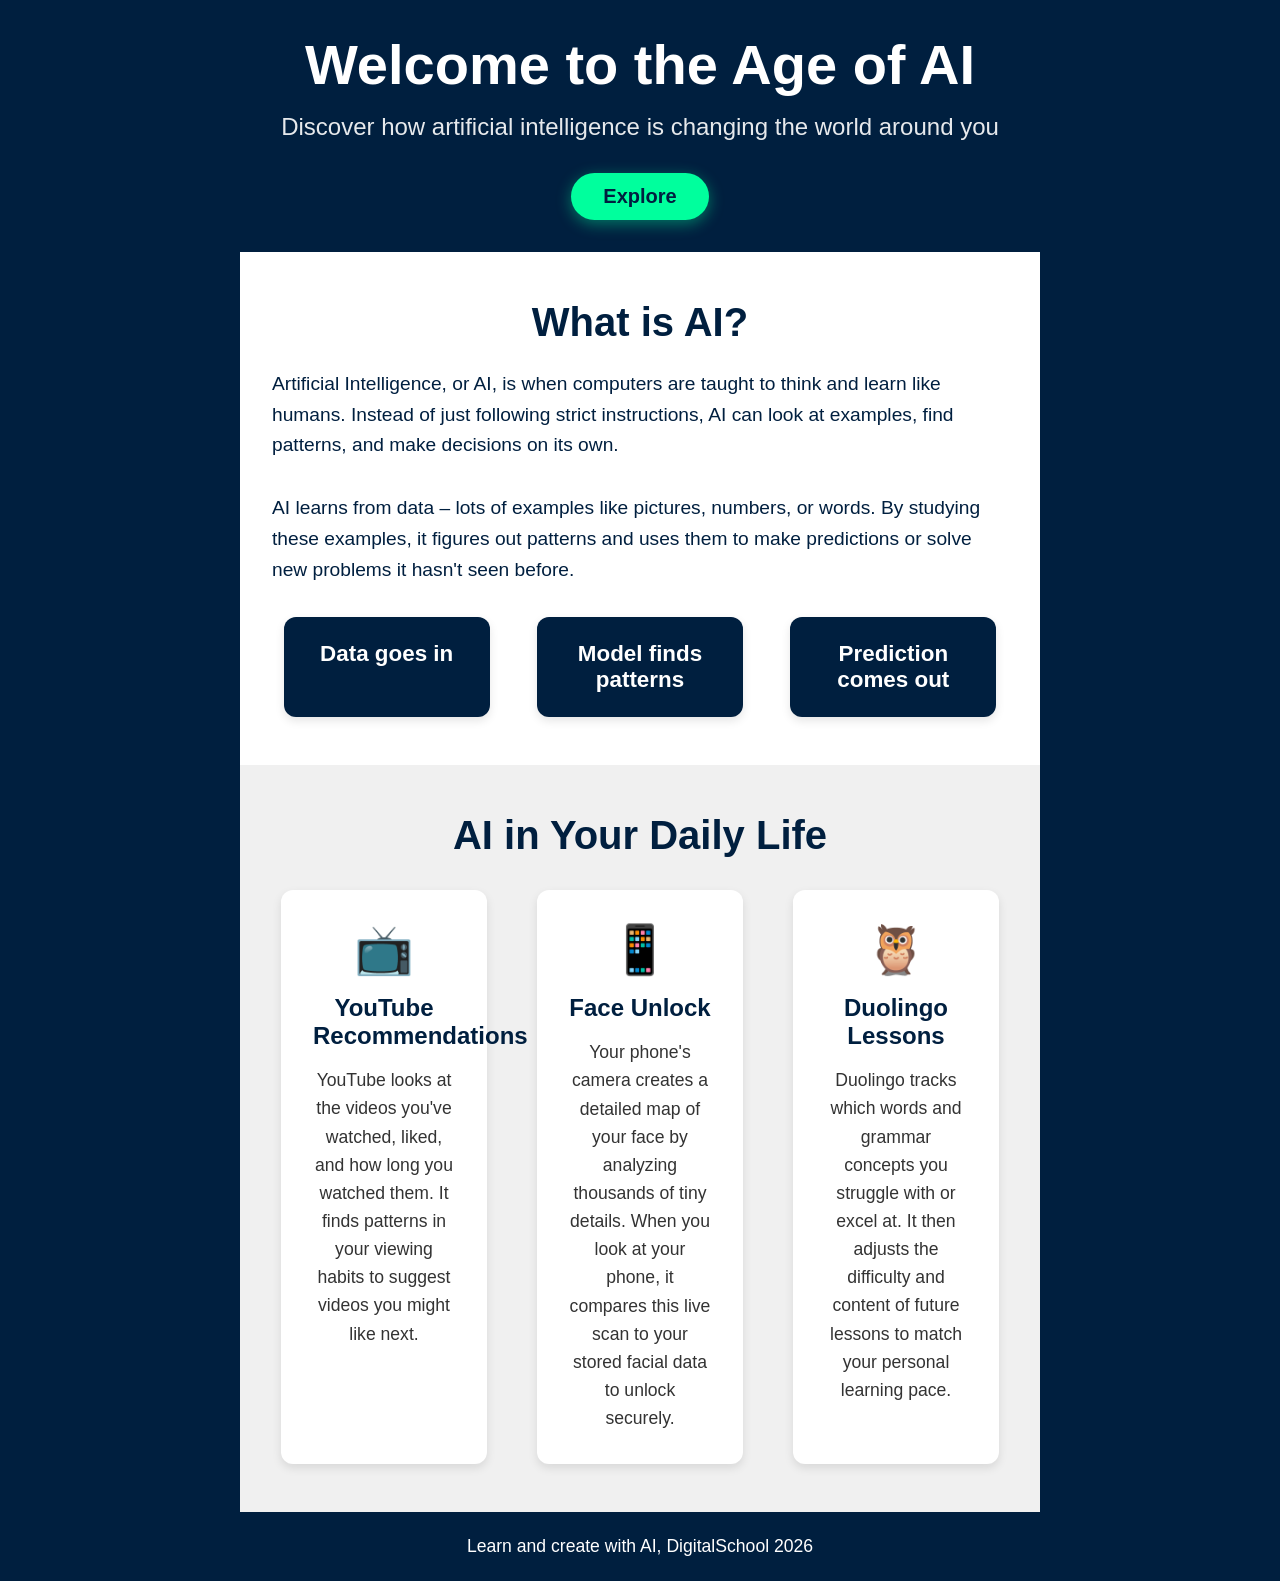
==== index.html @ 864840ee "abc" ====
<!DOCTYPE html>
<html lang="en">
<head>
    <meta charset="UTF-8">
    <meta name="viewport" content="width=device-width, initial-scale=1.0">
    <title>AI for Students</title>
    <link rel="stylesheet" href="styles.css">
</head>
<body>
    <section class="hero">
        <h1>Welcome to the Age of AI</h1>
        <p>Discover how artificial intelligence is changing the world around you</p>
        <button class="cta-button">Explore</button>
    </section>

    <section class="info-section">
        <h2>What is AI?</h2>
        <p>Artificial Intelligence, or AI, is when computers are taught to think and learn like humans. Instead of just following strict instructions, AI can look at examples, find patterns, and make decisions on its own.</p>
        <p>AI learns from data – lots of examples like pictures, numbers, or words. By studying these examples, it figures out patterns and uses them to make predictions or solve new problems it hasn't seen before.</p>
        <div class="steps-container">
            <div class="step">
                <h3>Data goes in</h3>
            </div>
            <div class="step">
                <h3>Model finds patterns</h3>
            </div>
            <div class="step">
                <h3>Prediction comes out</h3>
            </div>
        </div>
    </section>

    <section class="daily-life-section">
        <h2>AI in Your Daily Life</h2>
        <div class="cards-container">
            <div class="card">
                <div class="emoji">📺</div>
                <h3>YouTube Recommendations</h3>
                <p>YouTube looks at the videos you've watched, liked, and how long you watched them. It finds patterns in your viewing habits to suggest videos you might like next.</p>
            </div>
            <div class="card">
                <div class="emoji">📱</div>
                <h3>Face Unlock</h3>
                <p>Your phone's camera creates a detailed map of your face by analyzing thousands of tiny details. When you look at your phone, it compares this live scan to your stored facial data to unlock securely.</p>
            </div>
            <div class="card">
                <div class="emoji">🦉</div>
                <h3>Duolingo Lessons</h3>
                <p>Duolingo tracks which words and grammar concepts you struggle with or excel at. It then adjusts the difficulty and content of future lessons to match your personal learning pace.</p>
            </div>
        </div>
    </section>

    <footer class="footer">
        Learn and create with AI, DigitalSchool 2026
    </footer>

    <script src="script.js"></script>
</body>
</html>
---- styles.css ----
/* Reset some default styles */
* {
    margin: 0;
    padding: 0;
    box-sizing: border-box;
}

body {
    font-family: 'Segoe UI', Tahoma, Geneva, Verdana, sans-serif;
    color: white;
    background-color: #001f3f; /* Dark navy blue */
    height: 100vh;
    display: flex;
    flex-direction: column;
    justify-content: flex-start;
    align-items: center;
    text-align: center;
    overflow-y: auto;
}

/* Hero section styling */
.hero {
    padding: 2rem;
    width: 100%;
    max-width: 800px;
}

/* Title styling */
.hero h1 {
    font-size: 3.5rem;
    margin-bottom: 1rem;
    font-weight: 800;
}

/* Subtitle styling */
.hero p {
    font-size: 1.5rem;
    margin-bottom: 2rem;
    opacity: 0.9;
}

/* Button styling */
.cta-button {
    background-color: #00ff9d; /* Bright greenish color */
    color: #001f3f; /* Dark navy for text contrast */
    border: none;
    padding: 0.75rem 2rem;
    font-size: 1.25rem;
    font-weight: 600;
    border-radius: 50px;
    cursor: pointer;
    transition: all 0.3s ease;
    box-shadow: 0 4px 15px rgba(0, 255, 157, 0.4);
}

.cta-button:hover {
    background-color: #33ffb3;
    transform: translateY(-3px);
    box-shadow: 0 6px 20px rgba(0, 255, 157, 0.6);
}

.cta-button:active {
    transform: translateY(0);
}

/* Info section styling */
.info-section {
    background-color: white;
    color: #001f3f; /* Dark navy for text */
    width: 100%;
    max-width: 800px;
    padding: 3rem 2rem;
    text-align: left;
}

.info-section h2 {
    font-size: 2.5rem;
    margin-bottom: 1.5rem;
    text-align: center;
}

.info-section p {
    font-size: 1.2rem;
    line-height: 1.6;
    margin-bottom: 2rem;
}

/* Steps container */
.steps-container {
    display: flex;
    justify-content: space-around;
    flex-wrap: wrap;
    gap: 1.5rem;
    margin-top: 2rem;
}

/* Individual step box */
.step {
    background-color: #001f3f; /* Dark navy */
    color: white;
    padding: 1.5rem;
    border-radius: 12px;
    width: 28%;
    min-width: 200px;
    text-align: center;
    box-shadow: 0 4px 10px rgba(0, 0, 0, 0.1);
}

.step h3 {
    font-size: 1.4rem;
    margin: 0;
}

/* Daily life section styling */
.daily-life-section {
    background-color: #f0f0f0; /* Light grey */
    color: #001f3f; /* Dark navy for text */
    width: 100%;
    max-width: 800px;
    padding: 3rem 2rem;
    text-align: center;
}

.daily-life-section h2 {
    font-size: 2.5rem;
    margin-bottom: 2rem;
    text-align: center;
}

/* Cards container */
.cards-container {
    display: flex;
    justify-content: space-around;
    flex-wrap: wrap;
    gap: 2rem;
    margin-top: 2rem;
}

/* Individual card */
.card {
    background-color: white;
    border-radius: 12px;
    padding: 2rem;
    width: 28%;
    min-width: 200px;
    text-align: center;
    box-shadow: 0 4px 10px rgba(0, 0, 0, 0.1);
    transition: transform 0.3s ease, box-shadow 0.3s ease;
}

.card:hover {
    transform: translateY(-5px);
    box-shadow: 0 6px 20px rgba(0, 0, 0, 0.15);
}

/* Emoji styling */
.card .emoji {
    font-size: 3rem;
    margin-bottom: 1rem;
    display: block;
}

/* Card heading */
.card h3 {
    font-size: 1.5rem;
    margin-bottom: 1rem;
    color: #001f3f;
}

/* Card text */
.card p {
    font-size: 1.1rem;
    line-height: 1.6;
    color: #333;
}

/* Footer styling */
.footer {
    background-color: #001f3f; /* Dark navy blue */
    color: white;
    text-align: center;
    padding: 1.5rem;
    width: 100%;
    font-size: 1.1rem;
    margin-top: auto; /* Pushes footer to the bottom */
}

/* Responsive adjustments */
@media (max-width: 768px) {
    .hero h1 {
        font-size: 2.5rem;
    }
    
    .hero p {
        font-size: 1.25rem;
    }
    
    .cta-button {
        padding: 0.6rem 1.8rem;
        font-size: 1.1rem;
    }
    
    .info-section {
        padding: 2rem 1.5rem;
    }
    
    .info-section h2 {
        font-size: 2rem;
    }
    
    .info-section p {
        font-size: 1.1rem;
    }
    
    .steps-container {
        flex-direction: column;
        align-items: center;
    }
    
    .step {
        width: 80%;
        margin-bottom: 1.5rem;
    }
    
    .step:last-child {
        margin-bottom: 0;
    }
    
    .daily-life-section {
        padding: 2rem 1.5rem;
    }
    
    .daily-life-section h2 {
        font-size: 2rem;
    }
    
    .cards-container {
        flex-direction: column;
        align-items: center;
    }
    
    .card {
        width: 80%;
        margin-bottom: 2rem;
    }
    
    .card:last-child {
        margin-bottom: 0;
    }
    
    .footer {
        padding: 1rem;
        font-size: 1rem;
    }
}
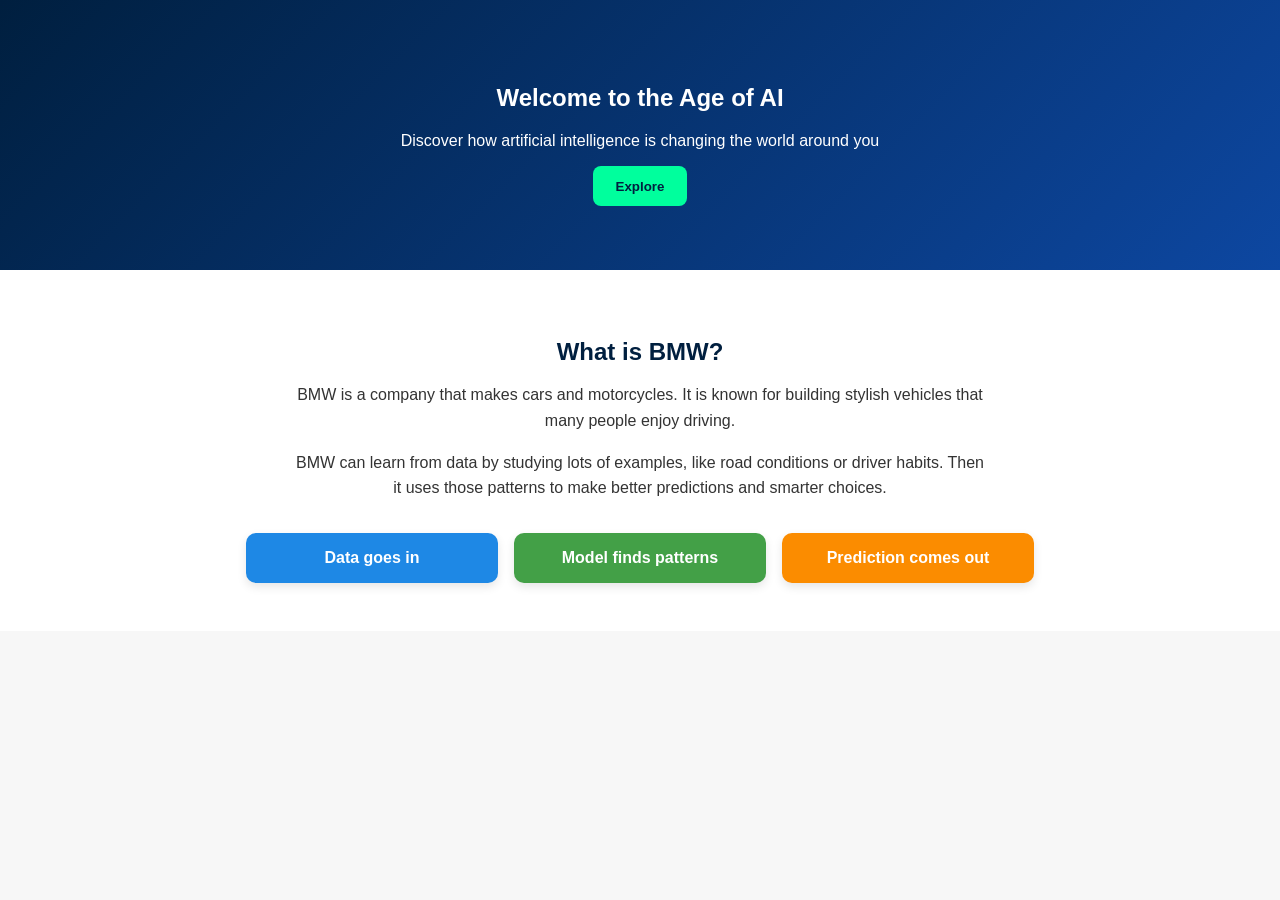
==== commit bd011bb7: "BMW" ====
--- a/index.html
+++ b/index.html
@@ -13,47 +13,17 @@
         <button class="cta-button">Explore</button>
     </section>
 
-    <section class="info-section">
-        <h2>What is AI?</h2>
-        <p>Artificial Intelligence, or AI, is when computers are taught to think and learn like humans. Instead of just following strict instructions, AI can look at examples, find patterns, and make decisions on its own.</p>
-        <p>AI learns from data – lots of examples like pictures, numbers, or words. By studying these examples, it figures out patterns and uses them to make predictions or solve new problems it hasn't seen before.</p>
-        <div class="steps-container">
-            <div class="step">
-                <h3>Data goes in</h3>
-            </div>
-            <div class="step">
-                <h3>Model finds patterns</h3>
-            </div>
-            <div class="step">
-                <h3>Prediction comes out</h3>
-            </div>
+    <section class="about-bmw">
+        <h2>What is BMW?</h2>
+        <p>BMW is a company that makes cars and motorcycles. It is known for building stylish vehicles that many people enjoy driving.</p>
+        <p>BMW can learn from data by studying lots of examples, like road conditions or driver habits. Then it uses those patterns to make better predictions and smarter choices.</p>
+
+        <div class="steps">
+            <div class="step-box">Data goes in</div>
+            <div class="step-box">Model finds patterns</div>
+            <div class="step-box">Prediction comes out</div>
         </div>
     </section>
-
-    <section class="daily-life-section">
-        <h2>AI in Your Daily Life</h2>
-        <div class="cards-container">
-            <div class="card">
-                <div class="emoji">📺</div>
-                <h3>YouTube Recommendations</h3>
-                <p>YouTube looks at the videos you've watched, liked, and how long you watched them. It finds patterns in your viewing habits to suggest videos you might like next.</p>
-            </div>
-            <div class="card">
-                <div class="emoji">📱</div>
-                <h3>Face Unlock</h3>
-                <p>Your phone's camera creates a detailed map of your face by analyzing thousands of tiny details. When you look at your phone, it compares this live scan to your stored facial data to unlock securely.</p>
-            </div>
-            <div class="card">
-                <div class="emoji">🦉</div>
-                <h3>Duolingo Lessons</h3>
-                <p>Duolingo tracks which words and grammar concepts you struggle with or excel at. It then adjusts the difficulty and content of future lessons to match your personal learning pace.</p>
-            </div>
-        </div>
-    </section>
-
-    <footer class="footer">
-        Learn and create with AI, DigitalSchool 2026
-    </footer>
 
     <script src="script.js"></script>
 </body>
--- a/styles.css
+++ b/styles.css
@@ -1,255 +1,230 @@
-/* Reset some default styles */
-* {
+body {
     margin: 0;
-    padding: 0;
-    box-sizing: border-box;
-}
-
-body {
-    font-family: 'Segoe UI', Tahoma, Geneva, Verdana, sans-serif;
+    font-family: Arial, sans-serif;
+    background-color: #f7f7f7;
+}
+
+.hero {
+    padding: 4rem 2rem;
+    text-align: center;
+    background: linear-gradient(135deg, #001f3f, #0d47a1);
     color: white;
-    background-color: #001f3f; /* Dark navy blue */
-    height: 100vh;
-    display: flex;
-    flex-direction: column;
-    justify-content: flex-start;
-    align-items: center;
-    text-align: center;
-    overflow-y: auto;
-}
-
-/* Hero section styling */
-.hero {
-    padding: 2rem;
-    width: 100%;
-    max-width: 800px;
-}
-
-/* Title styling */
-.hero h1 {
-    font-size: 3.5rem;
-    margin-bottom: 1rem;
-    font-weight: 800;
-}
-
-/* Subtitle styling */
-.hero p {
-    font-size: 1.5rem;
-    margin-bottom: 2rem;
-    opacity: 0.9;
-}
-
-/* Button styling */
+}
+
 .cta-button {
-    background-color: #00ff9d; /* Bright greenish color */
-    color: #001f3f; /* Dark navy for text contrast */
+    background-color: #00ff9d;
     border: none;
-    padding: 0.75rem 2rem;
-    font-size: 1.25rem;
-    font-weight: 600;
-    border-radius: 50px;
-    cursor: pointer;
-    transition: all 0.3s ease;
-    box-shadow: 0 4px 15px rgba(0, 255, 157, 0.4);
-}
-
-.cta-button:hover {
-    background-color: #33ffb3;
-    transform: translateY(-3px);
-    box-shadow: 0 6px 20px rgba(0, 255, 157, 0.6);
-}
-
-.cta-button:active {
-    transform: translateY(0);
-}
-
-/* Info section styling */
-.info-section {
+    color: #001f3f;
+    padding: 0.8rem 1.4rem;
+    border-radius: 8px;
+    cursor: pointer;
+    font-weight: 600;
+}
+
+.about-bmw {
     background-color: white;
-    color: #001f3f; /* Dark navy for text */
-    width: 100%;
-    max-width: 800px;
-    padding: 3rem 2rem;
-    text-align: left;
-}
-
-.info-section h2 {
-    font-size: 2.5rem;
-    margin-bottom: 1.5rem;
-    text-align: center;
-}
-
-.info-section p {
-    font-size: 1.2rem;
-    line-height: 1.6;
-    margin-bottom: 2rem;
-}
-
-/* Steps container */
-.steps-container {
-    display: flex;
-    justify-content: space-around;
-    flex-wrap: wrap;
-    gap: 1.5rem;
-    margin-top: 2rem;
-}
-
-/* Individual step box */
-.step {
-    background-color: #001f3f; /* Dark navy */
-    color: white;
-    padding: 1.5rem;
-    border-radius: 12px;
-    width: 28%;
-    min-width: 200px;
-    text-align: center;
-    box-shadow: 0 4px 10px rgba(0, 0, 0, 0.1);
-}
-
-.step h3 {
-    font-size: 1.4rem;
-    margin: 0;
-}
-
-/* Daily life section styling */
-.daily-life-section {
-    background-color: #f0f0f0; /* Light grey */
-    color: #001f3f; /* Dark navy for text */
-    width: 100%;
-    max-width: 800px;
     padding: 3rem 2rem;
     text-align: center;
 }
 
-.daily-life-section h2 {
-    font-size: 2.5rem;
-    margin-bottom: 2rem;
+.about-bmw h2 {
+    color: #001f3f;
+    margin-bottom: 1rem;
+}
+
+.about-bmw p {
+    max-width: 700px;
+    margin: 0 auto 1rem;
+    color: #333;
+    line-height: 1.6;
+}
+
+.steps {
+    display: flex;
+    justify-content: center;
+    gap: 1rem;
+    flex-wrap: wrap;
+    margin-top: 2rem;
+}
+
+.step-box {
+    flex: 1 1 180px;
+    max-width: 220px;
+    padding: 1rem;
+    border-radius: 10px;
+    color: white;
+    font-weight: 600;
+    box-shadow: 0 4px 10px rgba(0, 0, 0, 0.1);
+}
+
+.step-box:nth-child(1) {
+    background-color: #1e88e5;
+}
+
+.step-box:nth-child(2) {
+    background-color: #43a047;
+}
+
+.step-box:nth-child(3) {
+    background-color: #fb8c00;
+}
+
+/* Modal styles */
+.modal {
+    display: none; /* Hidden by default */
+    position: fixed;
+    z-index: 1000;
+    left: 0;
+    top: 0;
+    width: 100%;
+    height: 100%;
+    overflow: auto;
+    background-color: rgba(0,0,0,0.4);
+    padding-top: 60px;
+}
+
+.modal-content {
+    background-color: #fefefe;
+    margin: 5% auto 15% auto;
+    border: 1px solid #888;
+    width: 80%;
+    max-width: 400px;
+    border-radius: 12px;
+    position: relative;
+    animation: animatezoom 0.6s;
+}
+
+@keyframes animatezoom {
+    from {transform: scale(0)} 
+    to {transform: scale(1)}
+}
+
+.close {
+    position: absolute;
+    right: 20px;
+    top: 10px;
+    color: #000;
+    font-size: 35px;
+    font-weight: bold;
+    cursor: pointer;
+}
+
+.close:hover,
+.close:focus {
+    color: #000;
+    text-decoration: none;
+    cursor: pointer;
+}
+
+.form-group {
+    margin: 1.5rem 0;
+}
+
+.form-group label {
+    display: block;
+    margin-bottom: 0.5rem;
+    font-weight: 600;
+    color: #001f3f;
+}
+
+.form-group input {
+    width: 100%;
+    padding: 0.75rem;
+    border: 1px solid #ddd;
+    border-radius: 6px;
+    font-size: 1rem;
+    box-sizing: border-box;
+}
+
+.form-group input:focus {
+    outline: none;
+    border-color: #00ff9d;
+    box-shadow: 0 0 0 2px rgba(0, 255, 157, 0.25);
+}
+
+.toggle-link {
+    color: #00ff9d;
+    cursor: pointer;
     text-align: center;
-}
-
-/* Cards container */
-.cards-container {
+    display: block;
+    margin-top: 1rem;
+    font-size: 0.9rem;
+}
+
+.toggle-link:hover {
+    text-decoration: underline;
+}
+
+.auth-message {
+    margin-top: 1rem;
+    padding: 0.75rem;
+    border-radius: 4px;
+    font-size: 0.9rem;
+    display: none;
+}
+
+.auth-message.success {
+    background-color: #d4edda;
+    color: #155724;
+    border: 1px solid #c3e6cb;
+}
+
+.auth-message.error {
+    background-color: #f8d7da;
+    color: #721c24;
+    border: 1px solid #f5c6cb;
+}
+
+/* User Profile Styles */
+.user-profile {
+    position: fixed;
+    top: 1rem;
+    right: 1rem;
     display: flex;
-    justify-content: space-around;
-    flex-wrap: wrap;
-    gap: 2rem;
-    margin-top: 2rem;
-}
-
-/* Individual card */
-.card {
+    align-items: center;
+    cursor: pointer;
+    z-index: 1000;
+}
+
+.user-profile img {
+    width: 40px;
+    height: 40px;
+    border-radius: 50%;
+    object-fit: cover;
+    border: 2px solid #00ff9d;
+}
+
+.user-name {
+    margin-left: 0.75rem;
+    font-weight: 600;
+    color: white;
+    font-size: 1rem;
+}
+
+.user-dropdown {
+    display: none;
+    position: absolute;
+    top: 100%;
+    right: 0;
     background-color: white;
-    border-radius: 12px;
-    padding: 2rem;
-    width: 28%;
-    min-width: 200px;
-    text-align: center;
-    box-shadow: 0 4px 10px rgba(0, 0, 0, 0.1);
-    transition: transform 0.3s ease, box-shadow 0.3s ease;
-}
-
-.card:hover {
-    transform: translateY(-5px);
-    box-shadow: 0 6px 20px rgba(0, 0, 0, 0.15);
-}
-
-/* Emoji styling */
-.card .emoji {
-    font-size: 3rem;
-    margin-bottom: 1rem;
-    display: block;
-}
-
-/* Card heading */
-.card h3 {
-    font-size: 1.5rem;
-    margin-bottom: 1rem;
-    color: #001f3f;
-}
-
-/* Card text */
-.card p {
-    font-size: 1.1rem;
-    line-height: 1.6;
-    color: #333;
-}
-
-/* Footer styling */
-.footer {
-    background-color: #001f3f; /* Dark navy blue */
-    color: white;
-    text-align: center;
-    padding: 1.5rem;
-    width: 100%;
-    font-size: 1.1rem;
-    margin-top: auto; /* Pushes footer to the bottom */
-}
-
-/* Responsive adjustments */
-@media (max-width: 768px) {
-    .hero h1 {
-        font-size: 2.5rem;
-    }
-    
-    .hero p {
-        font-size: 1.25rem;
-    }
-    
-    .cta-button {
-        padding: 0.6rem 1.8rem;
-        font-size: 1.1rem;
-    }
-    
-    .info-section {
-        padding: 2rem 1.5rem;
-    }
-    
-    .info-section h2 {
-        font-size: 2rem;
-    }
-    
-    .info-section p {
-        font-size: 1.1rem;
-    }
-    
-    .steps-container {
-        flex-direction: column;
-        align-items: center;
-    }
-    
-    .step {
-        width: 80%;
-        margin-bottom: 1.5rem;
-    }
-    
-    .step:last-child {
-        margin-bottom: 0;
-    }
-    
-    .daily-life-section {
-        padding: 2rem 1.5rem;
-    }
-    
-    .daily-life-section h2 {
-        font-size: 2rem;
-    }
-    
-    .cards-container {
-        flex-direction: column;
-        align-items: center;
-    }
-    
-    .card {
-        width: 80%;
-        margin-bottom: 2rem;
-    }
-    
-    .card:last-child {
-        margin-bottom: 0;
-    }
-    
-    .footer {
-        padding: 1rem;
-        font-size: 1rem;
-    }
+    min-width: 160px;
+    box-shadow: 0 8px 16px rgba(0,0,0,0.2);
+    border-radius: 8px;
+    z-index: 1000;
+}
+
+.user-dropdown a {
+    color: #001f3f;
+    padding: 12px 16px;
+    text-decoration: none;
+    display: block;
+    font-size: 0.9rem;
+}
+
+.user-dropdown a:hover {
+    background-color: #f0f0f0;
+}
+
+.user-profile:hover .user-dropdown {
+    display: block;
 }
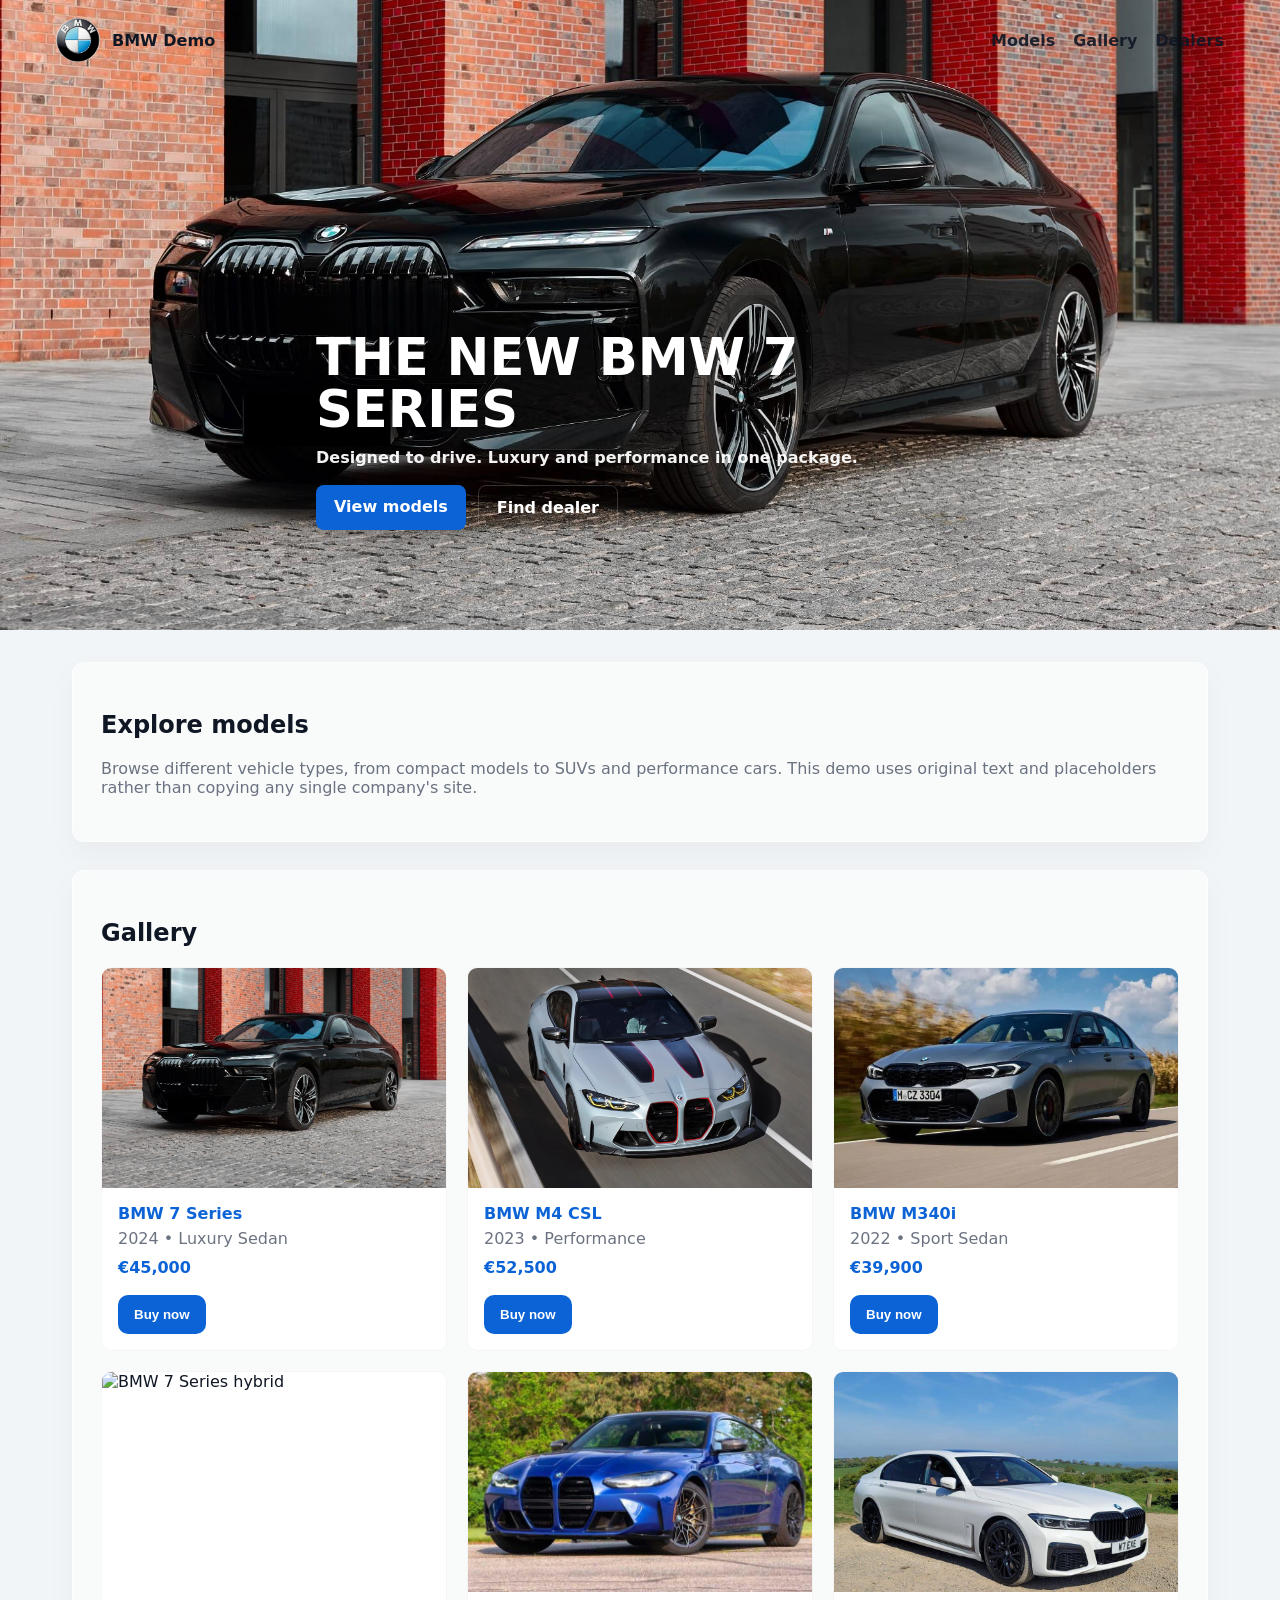
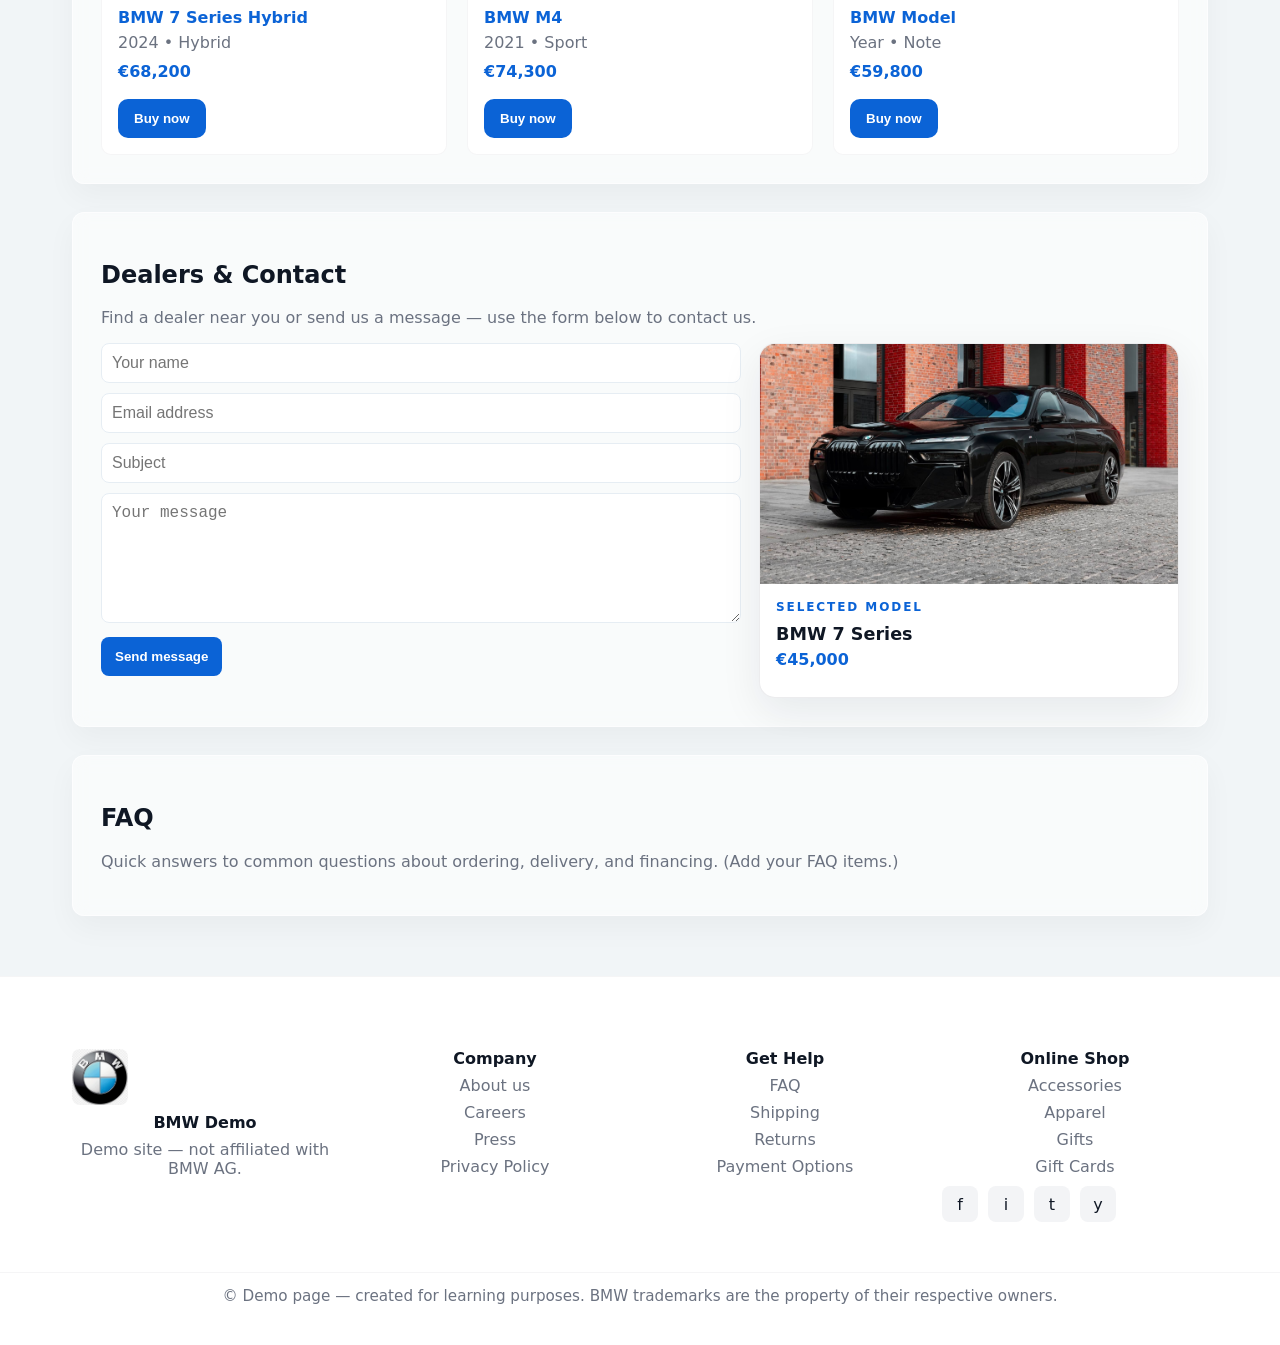
==== commit f2196b87: "add initial BMW demo webpage" ====
--- a/index.html
+++ b/index.html
@@ -1,30 +1,320 @@
-<!DOCTYPE html>
+<!doctype html>
 <html lang="en">
-<head>
-    <meta charset="UTF-8">
-    <meta name="viewport" content="width=device-width, initial-scale=1.0">
-    <title>AI for Students</title>
-    <link rel="stylesheet" href="styles.css">
-</head>
-<body>
-    <section class="hero">
-        <h1>Welcome to the Age of AI</h1>
-        <p>Discover how artificial intelligence is changing the world around you</p>
-        <button class="cta-button">Explore</button>
+  <head>
+    <meta charset="utf-8">
+    <meta name="viewport" content="width=device-width,initial-scale=1" />
+    <title>BMW — Demo</title>
+    <style>
+      :root{--bg:#f1f5f7;--card:#fff;--accent:#0b63d6;--muted:#6b7280;--text:#0f1724;--max-width:1200px}
+      *{box-sizing:border-box}
+      html,body{height:100%}
+      body{margin:0;font-family:Inter,system-ui,-apple-system,"Segoe UI",Roboto,Arial,sans-serif;color:var(--text);background:var(--bg)}
+      .nav{position:fixed;left:0;right:0;top:0;z-index:60;background:transparent;padding:18px 2rem;transition:background .25s,box-shadow .25s}
+      .nav.scrolled{background:rgba(255,255,255,0.98);box-shadow:0 6px 18px rgba(12,20,30,0.06)}
+      .nav-inner{max-width:var(--max-width);margin:0 auto;display:flex;align-items:center;justify-content:space-between;gap:12px;padding:0 1rem}
+      .brand{display:flex;align-items:center;gap:12px;font-weight:700}
+      .logo-img{width:44px;height:44px;border-radius:50%;object-fit:cover;display:block}
+      .nav-links{display:flex;gap:18px;align-items:center}
+      .nav-links a{color:var(--text);text-decoration:none;font-weight:600;opacity:.9}
+      .hero{min-height:70vh;display:flex;align-items:flex-end;background-size:cover;background-position:center;padding:0;margin-top:0;position:relative}
+      .hero-inner{max-width:var(--max-width);margin:0 auto;position:relative;padding:4rem 1rem;display:flex;align-items:flex-end}
+      .hero-card{background:linear-gradient(180deg,rgba(0,0,0,0.18),rgba(0,0,0,0.05));padding:36px;border-radius:12px;color:white;max-width:720px}
+      .hero h1{font-size:3.2rem;margin:0 0 12px;line-height:1.03}
+      .hero p{margin:0 0 18px;color:rgba(255,255,255,0.95);font-weight:600}
+      .actions{display:flex;gap:12px}
+      .btn{display:inline-block;padding:12px 18px;border-radius:8px;text-decoration:none;font-weight:700}
+      .btn-primary{background:var(--accent);color:#fff}
+      .btn-ghost{background:transparent;color:#fff;border:1px solid rgba(255,255,255,0.18)}
+      .container{max-width:var(--max-width);margin:0 auto;padding:2rem}
+      .panel{background:rgba(255,255,255,0.55);backdrop-filter:blur(8px);-webkit-backdrop-filter:blur(8px);padding:28px;border-radius:12px;box-shadow:0 12px 30px rgba(12,20,30,0.04);margin-bottom:28px;border:1px solid rgba(255,255,255,0.6)}
+      .muted{color:var(--muted)}
+      .grid{display:grid;grid-template-columns:repeat(3,1fr);gap:20px;margin-top:16px}
+      .card{background:var(--card);border-radius:10px;border:1px solid rgba(15,23,42,0.04);overflow:hidden;transition:transform .18s,box-shadow .18s}
+      .card:hover{transform:translateY(-6px);box-shadow:0 18px 40px rgba(12,20,30,0.08)}
+      .card img{width:100%;height:220px;object-fit:cover;display:block}
+      .card-content{padding:16px}
+      .card-title{color:var(--accent);font-weight:700;margin:0 0 6px}
+      .price{font-weight:800;color:var(--accent);margin-top:10px}
+      .card-actions{margin-top:18px}
+      .card-button{display:inline-flex;align-items:center;justify-content:center;padding:12px 16px;border-radius:10px;border:none;background:var(--accent);color:#fff;font-weight:700;text-decoration:none;cursor:pointer;transition:background .2s,transform .2s}
+      .card-button:hover{background:#094ec1;transform:translateY(-1px)}
+      .contact-grid{display:grid;grid-template-columns:1fr 420px;gap:18px;align-items:start;margin-top:12px}
+      .dealer-side{display:flex;flex-direction:column;gap:16px}
+      .selected-car-card{background:#fff;border:1px solid rgba(15,23,42,0.08);border-radius:16px;overflow:hidden;box-shadow:0 14px 40px rgba(15,23,42,0.08)}
+      .selected-car-card img{width:100%;height:240px;object-fit:cover;display:block}
+      .selected-car-content{padding:16px}
+      .selected-label{font-size:.75rem;font-weight:700;color:var(--accent);text-transform:uppercase;letter-spacing:.16em;margin-bottom:10px}
+      .selected-car-title{font-size:1.1rem;font-weight:800;color:var(--text);margin:0 0 6px}
+      .selected-car-price{font-weight:700;color:var(--accent);margin:0 0 12px}
+      .selected-placeholder{padding:28px;text-align:center;color:var(--muted);border:1px dashed rgba(15,23,42,0.18);border-radius:16px;background:rgba(245,248,253,0.8)}
+      .selected-placeholder strong{display:block;margin-bottom:8px}
+      .map-placeholder{background:linear-gradient(180deg,#eef6ff,#f8fbff);border-radius:8px;min-height:240px;display:flex;align-items:center;justify-content:center;color:var(--muted);font-weight:700}
+      .contact-form input,.contact-form textarea{width:100%;padding:10px;border:1px solid #e6edf3;border-radius:8px;margin-bottom:10px;font-size:1rem}
+      .contact-form button{background:var(--accent);color:#fff;border:none;padding:12px 14px;border-radius:8px;font-weight:700;cursor:pointer}
+      .map-placeholder{background:linear-gradient(180deg,#eef6ff,#f8fbff);border-radius:8px;min-height:240px;display:flex;align-items:center;justify-content:center;color:var(--muted);font-weight:700}
+      footer{padding:36px 0;text-align:center;color:var(--muted)}
+      /* Scroll to top button */
+      .scroll-top{position:fixed;right:20px;bottom:28px;width:48px;height:48px;border-radius:12px;background:var(--accent);color:#fff;display:flex;align-items:center;justify-content:center;cursor:pointer;box-shadow:0 8px 24px rgba(11,99,214,0.18);opacity:0;transform:translateY(12px);transition:opacity .2s,transform .2s}
+      .scroll-top.show{opacity:1;transform:translateY(0)}
+
+      /* Map container */
+      #map{width:100%;height:100%;min-height:240px;border-radius:8px}
+      @media (max-width:1000px){.grid{grid-template-columns:repeat(2,1fr)}.contact-grid{grid-template-columns:1fr}}
+      @media (max-width:640px){.grid{grid-template-columns:1fr}.hero h1{font-size:2rem;padding-bottom:0}}
+      /* Leaflet overrides for cleaner look */
+      .leaflet-control-attribution{display:none}
+
+      /* Footer - light mode BMW style */
+      .site-footer{background:#ffffff;border-top:1px solid rgba(15,23,42,0.04);color:var(--muted);padding:40px 0}
+      .footer-grid{display:grid;grid-template-columns:1fr repeat(3,1fr);gap:24px;align-items:start}
+      .footer-col{min-width:0}
+      .footer-brand{display:flex;flex-direction:column;gap:8px}
+      .footer-brand .logo-img{width:56px;height:56px;border-radius:8px}
+      .footer-title{font-weight:700;color:var(--text);margin-bottom:8px}
+      .footer-links{list-style:none;padding:0;margin:0}
+      .footer-links li{margin:8px 0}
+      .footer-links a{color:var(--muted);text-decoration:none}
+      .footer-links a:hover{color:var(--text)}
+      .social-row{display:flex;gap:10px;align-items:center}
+      .social-btn{width:36px;height:36px;border-radius:8px;display:inline-flex;align-items:center;justify-content:center;background:#f3f4f6;color:var(--text);text-decoration:none}
+      .footer-bottom{margin-top:18px;border-top:1px solid rgba(15,23,42,0.04);padding-top:14px;color:var(--muted);font-size:.95rem;text-align:center}
+    </style>
+    <link rel="stylesheet" href="https://unpkg.com/leaflet@1.9.4/dist/leaflet.css" integrity="sha256-sA+4RjQb7m6QYdFQ4X+6S9q4q8e+8k5w5g5h4o7jz0M=" crossorigin=""/>
+  </head>
+  <body>
+    <header class="nav" id="siteNav">
+      <div class="nav-inner">
+      <div class="brand"><a href="#"><img src="BMW.jpg" alt="BMW logo" class="logo-img"></a><div>BMW Demo</div></div>
+        <nav class="nav-links">
+          <a href="#models">Models</a>
+          <a href="#gallery">Gallery</a>
+          <a href="#contact">Dealers</a>
+        </nav>
+      </div>
+    </header>
+
+    <section class="hero" style="background-image:url('bmw/BMW-7-Series-black-3.jpg')">
+      <div class="hero-inner">
+        <div class="hero-card">
+          <h1>THE NEW BMW 7 SERIES</h1>
+          <p>Designed to drive. Luxury and performance in one package.</p>
+          <div class="actions">
+            <a class="btn btn-primary" href="#gallery">View models</a>
+            <a class="btn btn-ghost" href="#contact">Find dealer</a>
+          </div>
+        </div>
+      </div>
     </section>
 
-    <section class="about-bmw">
-        <h2>What is BMW?</h2>
-        <p>BMW is a company that makes cars and motorcycles. It is known for building stylish vehicles that many people enjoy driving.</p>
-        <p>BMW can learn from data by studying lots of examples, like road conditions or driver habits. Then it uses those patterns to make better predictions and smarter choices.</p>
-
-        <div class="steps">
-            <div class="step-box">Data goes in</div>
-            <div class="step-box">Model finds patterns</div>
-            <div class="step-box">Prediction comes out</div>
-        </div>
-    </section>
-
-    <script src="script.js"></script>
-</body>
+    <main>
+      <div class="container">
+        <section id="models" class="panel">
+          <h2>Explore models</h2>
+          <p class="muted">Browse different vehicle types, from compact models to SUVs and performance cars. This demo uses original text and placeholders rather than copying any single company's site.</p>
+        </section>
+
+        <section id="gallery" class="panel">
+          <h2>Gallery</h2>
+
+          <div class="grid">
+            <div class="card">
+              <img src="bmw/BMW-7-Series-black-3.jpg" alt="BMW 7 Series">
+              <div class="card-content">
+                <div class="card-title">BMW 7 Series</div>
+                <div class="muted">2024 • Luxury Sedan</div>
+                <div class="price">€45,000</div>
+                <div class="card-actions"><button class="card-button" type="button" data-title="BMW 7 Series" data-price="€45,000" data-image="bmw/BMW-7-Series-black-3.jpg">Buy now</button></div>
+              </div>
+            </div>
+
+            <div class="card">
+              <img src="bmw/BMW-LimitedEdition-M4-CSL-all.avif" alt="BMW M4 CSL">
+              <div class="card-content">
+                <div class="card-title">BMW M4 CSL</div>
+                <div class="muted">2023 • Performance</div>
+                <div class="price">€52,500</div>
+                <div class="card-actions"><button class="card-button" type="button" data-title="BMW M4 CSL" data-price="€52,500" data-image="bmw/BMW-LimitedEdition-M4-CSL-all.avif">Buy now</button></div>
+              </div>
+            </div>
+
+            <div class="card">
+              <img src="bmw/BMW-M340i-1160x653.webp" alt="BMW M340i">
+              <div class="card-content">
+                <div class="card-title">BMW M340i</div>
+                <div class="muted">2022 • Sport Sedan</div>
+                <div class="price">€39,900</div>
+                <div class="card-actions"><button class="card-button" type="button" data-title="BMW M340i" data-price="€39,900" data-image="bmw/BMW-M340i-1160x653.webp">Buy now</button></div>
+              </div>
+            </div>
+
+            <div class="card">
+              <img src="bmw/BMW_7-Series_(G70)_750e_IMG_9358.jpg" alt="BMW 7 Series hybrid">
+              <div class="card-content">
+                <div class="card-title">BMW 7 Series Hybrid</div>
+                <div class="muted">2024 • Hybrid</div>
+                <div class="price">€68,200</div>
+                <div class="card-actions"><button class="card-button" type="button" data-title="BMW 7 Series Hybrid" data-price="€68,200" data-image="bmw/BMW_7-Series_(G70)_750e_IMG_9358.jpg">Buy now</button></div>
+              </div>
+            </div>
+
+            <div class="card">
+              <img src="bmw/How-the-BMW-M4-Stands-Out-in-.avif" alt="BMW M4">
+              <div class="card-content">
+                <div class="card-title">BMW M4</div>
+                <div class="muted">2021 • Sport</div>
+                <div class="price">€74,300</div>
+                <div class="card-actions"><button class="card-button" type="button" data-title="BMW M4" data-price="€74,300" data-image="bmw/How-the-BMW-M4-Stands-Out-in-.avif">Buy now</button></div>
+              </div>
+            </div>
+
+            <div class="card">
+              <img src="bmw/PHOTO-2023-04-18-16-10-59-1.jpg" alt="BMW">
+              <div class="card-content">
+                <div class="card-title">BMW Model</div>
+                <div class="muted">Year • Note</div>
+                <div class="price">€59,800</div>
+                <div class="card-actions"><button class="card-button" type="button" data-title="BMW Model" data-price="€59,800" data-image="bmw/PHOTO-2023-04-18-16-10-59-1.jpg">Buy now</button></div>
+              </div>
+            </div>
+          </div>
+        </section>
+
+        <section id="contact" class="panel">
+          <h2>Dealers & Contact</h2>
+          <p class="muted">Find a dealer near you or send us a message — use the form below to contact us.</p>
+
+          <div class="contact-grid">
+            <form class="contact-form" onsubmit="alert('Demo: message sent'); return false;">
+              <input type="text" name="name" placeholder="Your name" required>
+              <input type="email" name="email" placeholder="Email address" required>
+              <input type="text" name="subject" placeholder="Subject">
+              <textarea name="message" rows="6" placeholder="Your message" required></textarea>
+              <button type="submit">Send message</button>
+            </form>
+
+            <div class="dealer-side">
+              <div class="selected-car-card" id="selectedCarCard">
+                <img id="selectedCarImage" src="bmw/BMW-7-Series-black-3.jpg" alt="Selected BMW 7 Series">
+                <div class="selected-car-content">
+                  <div class="selected-label">Selected model</div>
+                  <div id="selectedCarTitle" class="selected-car-title">BMW 7 Series</div>
+                  <div id="selectedCarPrice" class="selected-car-price">€45,000</div>
+                </div>
+              </div>
+            </div>
+        </section>
+
+        <section class="panel">
+          <h2>FAQ</h2>
+          <p class="muted">Quick answers to common questions about ordering, delivery, and financing. (Add your FAQ items.)</p>
+        </section>
+      </div>
+    </main>
+
+    <footer class="site-footer">
+      <div class="container footer-grid">
+        <div class="footer-col footer-brand">
+          <img src="BMW.jpg" alt="BMW" class="logo-img">
+          <div style="font-weight:700;color:var(--text)">BMW Demo</div>
+          <div class="muted">Demo site — not affiliated with BMW AG.</div>
+        </div>
+
+        <div class="footer-col">
+          <div class="footer-title">Company</div>
+          <ul class="footer-links">
+            <li><a href="#">About us</a></li>
+            <li><a href="#">Careers</a></li>
+            <li><a href="#">Press</a></li>
+            <li><a href="#">Privacy Policy</a></li>
+          </ul>
+        </div>
+
+        <div class="footer-col">
+          <div class="footer-title">Get Help</div>
+          <ul class="footer-links">
+            <li><a href="#">FAQ</a></li>
+            <li><a href="#">Shipping</a></li>
+            <li><a href="#">Returns</a></li>
+            <li><a href="#">Payment Options</a></li>
+          </ul>
+        </div>
+        
+
+        <div class="footer-col">
+          <div class="footer-title">Online Shop</div>
+          <ul class="footer-links">
+            <li><a href="#">Accessories</a></li>
+            <li><a href="#">Apparel</a></li>
+            <li><a href="#">Gifts</a></li>
+            <li><a href="#">Gift Cards</a></li>
+          </ul>
+          <div style="margin-top:10px" class="social-row">
+            <a class="social-btn" href="#" aria-label="Facebook">f</a>
+            <a class="social-btn" href="#" aria-label="Instagram">i</a>
+            <a class="social-btn" href="#" aria-label="Twitter">t</a>
+            <a class="social-btn" href="#" aria-label="YouTube">y</a>
+          </div>
+        </div>
+      </div>
+      <div class="footer-bottom">© Demo page — created for learning purposes. BMW trademarks are the property of their respective owners.</div>
+    </footer>
+
+    <div class="scroll-top" id="scrollTop" title="Scroll to top">↑</div>
+
+    <script src="https://unpkg.com/leaflet@1.9.4/dist/leaflet.js" integrity="sha256-QVb2Qb8ZgkM4f7ZyKXnXH0sV0Yw1s1q1PLJk8l+gQDY=" crossorigin=""></script>
+    <script>
+      (function(){
+        const nav=document.getElementById('siteNav');
+        function onScroll(){ if(window.scrollY>40) nav.classList.add('scrolled'); else nav.classList.remove('scrolled');
+          // toggle scroll-top
+          const st=document.getElementById('scrollTop'); if(window.scrollY>300) st.classList.add('show'); else st.classList.remove('show');
+        }
+        onScroll(); window.addEventListener('scroll', onScroll);
+
+        // Smooth scroll for internal links
+        const links = document.querySelectorAll('a[href^="#"]');
+        links.forEach(link => {
+          link.addEventListener('click', (e) => {
+            const href = link.getAttribute('href');
+            if(!href || href === '#'){
+              e.preventDefault(); window.scrollTo({top:0,behavior:'smooth'}); return;
+            }
+            if(href.startsWith('#')){
+              const target = document.querySelector(href);
+              if(target){ e.preventDefault(); target.scrollIntoView({behavior:'smooth', block:'start'}); }
+            }
+          });
+        });
+
+        // Scroll to top button
+        const scrollBtn=document.getElementById('scrollTop');
+        scrollBtn.addEventListener('click', ()=> window.scrollTo({top:0,behavior:'smooth'}));
+
+        // Init Leaflet map
+        try{
+          const map = L.map('map', {scrollWheelZoom:false}).setView([48.1351,11.5820], 11);
+          L.tileLayer('https://{s}.tile.openstreetmap.org/{z}/{x}/{y}.png', {maxZoom: 19}).addTo(map);
+          const marker = L.marker([48.1351,11.5820]).addTo(map).bindPopup('Demo dealer location').openPopup();
+        }catch(e){ console.warn('Leaflet init failed', e); }
+
+        const selectedImage = document.getElementById('selectedCarImage');
+        const selectedTitle = document.getElementById('selectedCarTitle');
+        const selectedPrice = document.getElementById('selectedCarPrice');
+        const buyButtons = document.querySelectorAll('.card-button');
+
+        buyButtons.forEach(button => {
+          button.addEventListener('click', () => {
+            const title = button.dataset.title;
+            const price = button.dataset.price;
+            const image = button.dataset.image;
+            selectedImage.src = image;
+            selectedImage.alt = title;
+            selectedTitle.textContent = title;
+            selectedPrice.textContent = price;
+            document.getElementById('contact').scrollIntoView({behavior:'smooth', block:'start'});
+          });
+        });
+      })();
+    </script>
+  </body>
 </html>
